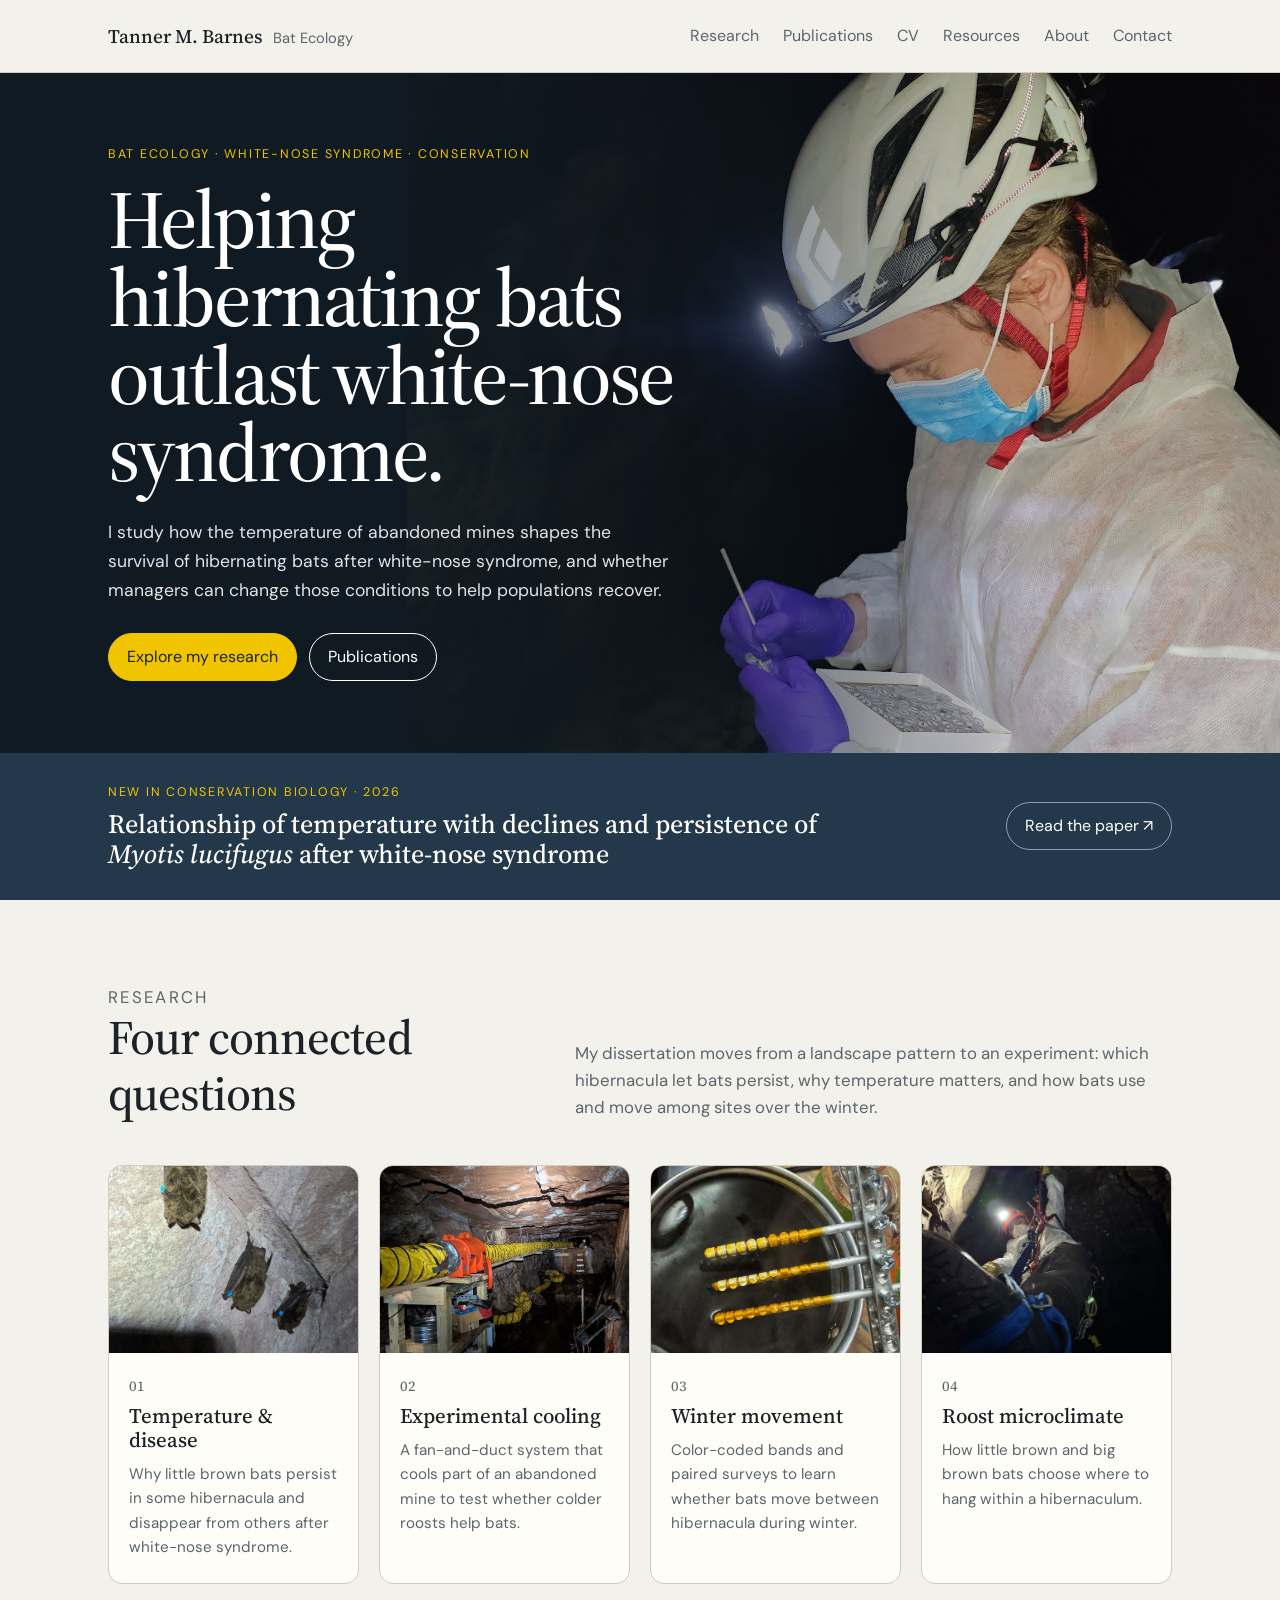
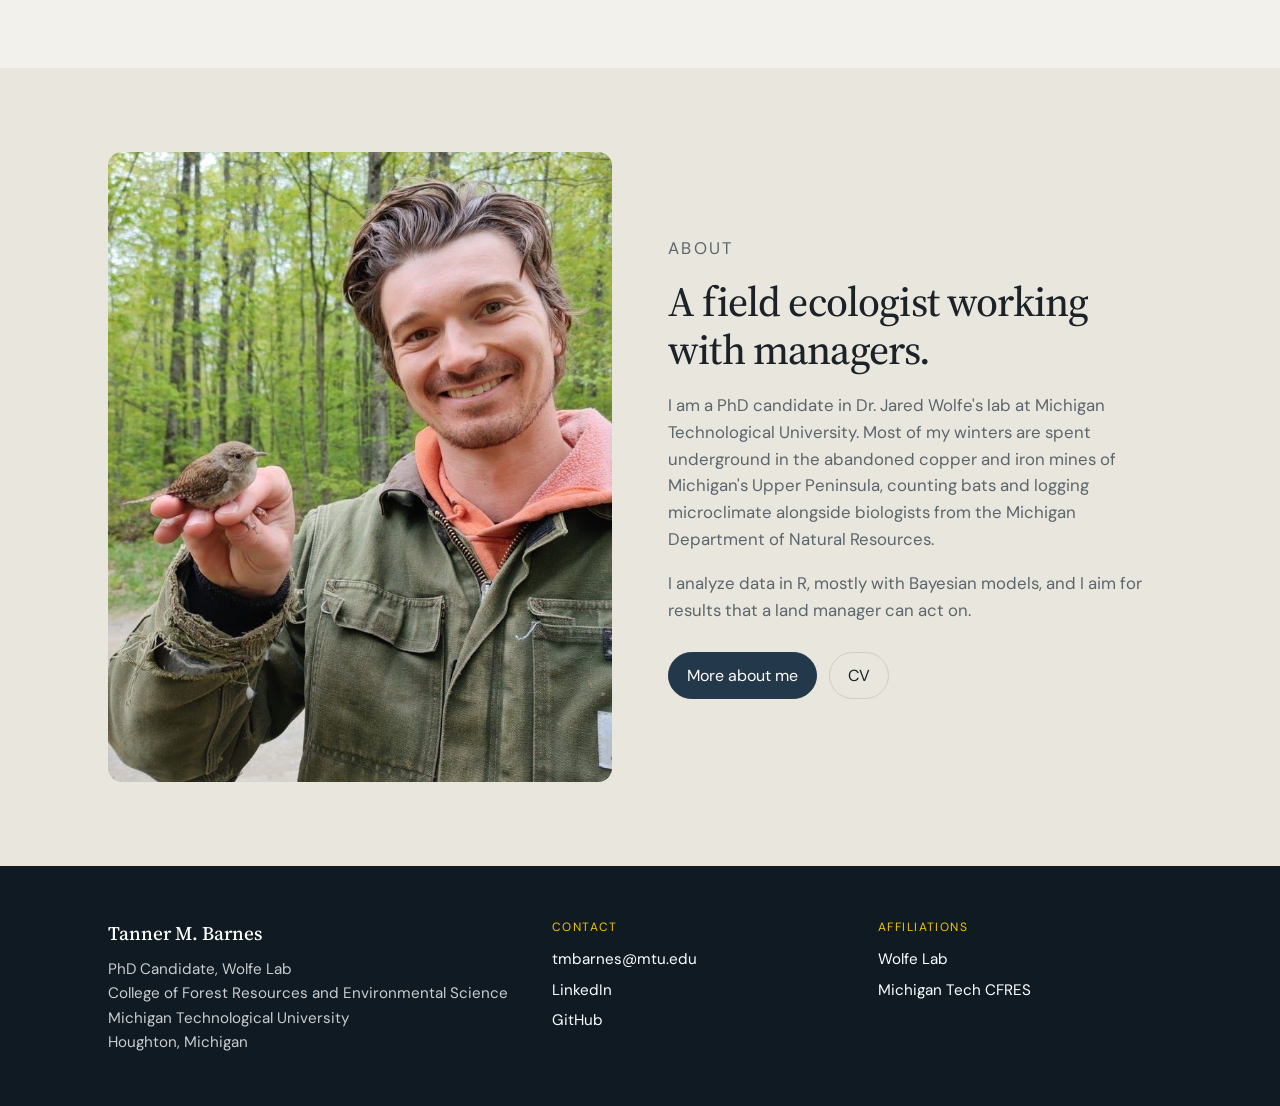
==== index.html @ 556adcd4 "Initial static site modeled on Wolfe Lab layout Co-Authored-By: Claude Opus 5.5 <noreply@anthropic.c" ====
<!doctype html>
<html lang="en">
<head>
<meta charset="utf-8">
<meta name="viewport" content="width=device-width, initial-scale=1">
<title>Tanner M. Barnes | Bat Ecology</title>
<meta name="description" content="Tanner M. Barnes is a PhD candidate at Michigan Technological University studying white-nose syndrome, hibernaculum temperature, and the winter ecology of bats.">
<meta property="og:title" content="Tanner M. Barnes | Bat Ecology">
<meta property="og:description" content="Tanner M. Barnes is a PhD candidate at Michigan Technological University studying white-nose syndrome, hibernaculum temperature, and the winter ecology of bats.">
<meta property="og:image" content="assets/images/hero-mine-swab.jpg">
<link rel="icon" href="assets/favicon.svg" type="image/svg+xml">
<link rel="stylesheet" href="assets/site.css">
<script src="assets/nav.js" defer></script>
</head>
<body>
<a class="skip" href="#main">Skip to content</a>
<header class="topbar">
  <div class="shell nav">
    <a class="brand" href="index.html"><strong>Tanner M. Barnes</strong><span>Bat Ecology</span></a>
    <button class="menu-toggle" aria-expanded="false" aria-label="Open menu">&#9776; Menu</button>
    <nav class="links" aria-label="Main">
        <a href="research.html">Research</a>
        <a href="publications.html">Publications</a>
        <a href="cv.html">CV</a>
        <a href="resources.html">Resources</a>
        <a href="about.html">About</a>
        <a href="mailto:tmbarnes@mtu.edu">Contact</a>
    </nav>
  </div>
</header>
<main id="main">
<section class="hero">
  <div class="hero-inner">
    <div class="hero-copy">
      <p class="eyebrow">Bat ecology · white-nose syndrome · conservation</p>
      <h1>Helping hibernating bats outlast white-nose syndrome.</h1>
      <p class="lede">I study how the temperature of abandoned mines shapes the survival of hibernating bats after white-nose syndrome, and whether managers can change those conditions to help populations recover.</p>
      <div class="actions">
        <a class="btn btn-accent" href="research.html">Explore my research</a>
        <a class="btn btn-ghost" href="publications.html">Publications</a>
      </div>
    </div>
  </div>
</section>

<section class="feature">
  <div class="shell">
    <div>
      <p class="eyebrow">New in Conservation Biology · 2026</p>
      <h2>Relationship of temperature with declines and persistence of <em>Myotis lucifugus</em> after white-nose syndrome</h2>
    </div>
    <a class="btn" href="https://doi.org/10.1111/cobi.70236">Read the paper &#8599;</a>
  </div>
</section>

<section class="section">
  <div class="shell">
    <div class="section-head">
      <div><p class="eyebrow">Research</p><h2>Four connected questions</h2></div>
      <p>My dissertation moves from a landscape pattern to an experiment: which hibernacula let bats persist, why temperature matters, and how bats use and move among sites over the winter.</p>
    </div>
    <div class="cards">
      <a class="card" href="research.html#temperature">
        <img src="assets/images/bats-cluster.jpg" alt="Three hibernating bats clinging to a mine wall">
        <div class="card-body"><span class="num">01</span><h3>Temperature &amp; disease</h3><p>Why little brown bats persist in some hibernacula and disappear from others after white-nose syndrome.</p></div>
      </a>
      <a class="card" href="research.html#cooling">
        <img src="assets/images/mead-duct-tunnel.jpg" alt="Yellow ventilation duct running down a mine tunnel">
        <div class="card-body"><span class="num">02</span><h3>Experimental cooling</h3><p>A fan-and-duct system that cools part of an abandoned mine to test whether colder roosts help bats.</p></div>
      </a>
      <a class="card" href="research.html#movement">
        <img src="assets/images/bands-anodized.jpg" alt="Color-anodized bat bands on a rod">
        <div class="card-body"><span class="num">03</span><h3>Winter movement</h3><p>Color-coded bands and paired surveys to learn whether bats move between hibernacula during winter.</p></div>
      </a>
      <a class="card" href="research.html#microclimate">
        <img src="assets/images/mine-survey.jpg" alt="Surveyor with a headlamp inside a mine passage">
        <div class="card-body"><span class="num">04</span><h3>Roost microclimate</h3><p>How little brown and big brown bats choose where to hang within a hibernaculum.</p></div>
      </a>
    </div>
  </div>
</section>

<section class="section alt">
  <div class="shell split">
    <img src="assets/images/portrait-field.jpg" alt="Tanner Barnes holding a small bird in a forest">
    <div>
      <p class="eyebrow">About</p>
      <h2>A field ecologist working with managers.</h2>
      <p>I am a PhD candidate in Dr. Jared Wolfe's lab at Michigan Technological University. Most of my winters are spent underground in the abandoned copper and iron mines of Michigan's Upper Peninsula, counting bats and logging microclimate alongside biologists from the Michigan Department of Natural Resources.</p>
      <p>I analyze data in R, mostly with Bayesian models, and I aim for results that a land manager can act on.</p>
      <div class="actions">
        <a class="btn btn-primary" href="about.html">More about me</a>
        <a class="btn" href="cv.html">CV</a>
      </div>
    </div>
  </div>
</section>
</main>
<footer>
  <div class="shell">
    <div>
      <strong>Tanner M. Barnes</strong>
      PhD Candidate, Wolfe Lab<br>
      College of Forest Resources and Environmental Science<br>
      Michigan Technological University<br>
      Houghton, Michigan
    </div>
    <div>
      <div class="h">Contact</div>
      <ul>
        <li><a href="mailto:tmbarnes@mtu.edu">tmbarnes@mtu.edu</a></li>
        <li><a href="https://www.linkedin.com/in/tanner-barnes-a58628162/">LinkedIn</a></li>
        <li><a href="https://github.com/tannermbarnes">GitHub</a></li>
      </ul>
    </div>
    <div>
      <div class="h">Affiliations</div>
      <ul>
        <li><a href="https://wolfelab.science/">Wolfe Lab</a></li>
        <li><a href="https://www.mtu.edu/forest/">Michigan Tech CFRES</a></li>
      </ul>
    </div>
  </div>
</footer>
</body>
</html>
---- assets/site.css ----
@import url('https://fonts.googleapis.com/css2?family=DM+Sans:opsz,wght@9..40,400;9..40,500;9..40,600&family=Source+Serif+4:opsz,wght@8..60,400;8..60,500;8..60,600&display=swap');

:root {
  --background: #f3f1ec;
  --foreground: #1b2228;
  --card: #fffdf8;
  --primary: #23384a;        /* deep slate: mine rock at night */
  --primary-foreground: #fffdf8;
  --secondary: #dde3e6;
  --muted: #e9e6de;
  --muted-foreground: #5b656c;
  --accent: #f1c400;          /* Michigan Tech gold */
  --accent-foreground: #1b2228;
  --border: #cfccc2;
  --hero-ink: #0f1a22;
  --shell: 1120px;
}

* { box-sizing: border-box; }
html { scroll-behavior: smooth; }
body {
  margin: 0;
  background: var(--background);
  color: var(--foreground);
  font-family: "DM Sans", system-ui, sans-serif;
  font-size: 16px;
  line-height: 1.6;
}
img { max-width: 100%; display: block; }
a { color: inherit; }
h1, h2, h3 { font-family: "Source Serif 4", Georgia, serif; font-weight: 500; margin: 0; line-height: 1.15; }
p { margin: 0 0 1em; }

.shell { width: min(100%, var(--shell)); margin: 0 auto; padding-inline: 28px; }
.skip { position: absolute; left: -999px; }
.skip:focus { left: 12px; top: 12px; background: var(--card); padding: 8px 12px; z-index: 10; }

/* ---------- header / nav ---------- */
.topbar { border-bottom: 1px solid var(--border); background: var(--background); position: sticky; top: 0; z-index: 5; }
.nav { min-height: 72px; display: flex; align-items: center; justify-content: space-between; gap: 20px; }
.brand { display: flex; align-items: baseline; gap: 10px; text-decoration: none; }
.brand strong { font-family: "Source Serif 4", serif; font-weight: 500; font-size: 1.2rem; }
.brand span { color: var(--muted-foreground); font-size: .92rem; }
.links { display: flex; align-items: center; gap: 24px; color: var(--muted-foreground); }
.links a { text-decoration: none; }
.links a:hover, .links a[aria-current="page"] { color: var(--foreground); }
.links a[aria-current="page"] { box-shadow: inset 0 -2px 0 var(--accent); }
.menu-toggle { display: none; background: none; border: 1px solid var(--border); border-radius: 999px; padding: 6px 14px; font: inherit; color: var(--foreground); cursor: pointer; }

@media (max-width: 820px) {
  .menu-toggle { display: inline-flex; }
  .links { display: none; position: absolute; left: 0; right: 0; top: 72px; flex-direction: column; align-items: flex-start; gap: 0; background: var(--background); border-bottom: 1px solid var(--border); padding: 8px 28px 16px; }
  .links a { padding: 10px 0; width: 100%; }
  .topbar.open .links { display: flex; }
}

/* ---------- buttons ---------- */
.btn { display: inline-flex; align-items: center; justify-content: center; gap: 6px; padding: 10px 18px; border: 1px solid var(--border); border-radius: 999px; font: inherit; text-decoration: none; }
.btn-primary { background: var(--primary); color: var(--primary-foreground); border-color: var(--primary); }
.btn-accent { background: var(--accent); color: var(--accent-foreground); border-color: var(--accent); }
.btn-ghost { color: inherit; border-color: currentColor; }
.btn:hover { filter: brightness(1.08); }

/* ---------- hero ---------- */
.hero {
  min-height: 640px; display: flex; align-items: center; color: #fff;
  background-color: var(--hero-ink);
  background-image:
    linear-gradient(90deg, rgba(15,26,34,.97) 0%, rgba(15,26,34,.82) 42%, rgba(15,26,34,.1) 80%),
    url('images/hero-mine-swab.jpg');
  background-repeat: no-repeat;
  background-size: 100% 100%, auto 115%;
  background-position: center, right 30%;
}
.hero-inner { width: min(100%, var(--shell)); margin: 0 auto; padding: 72px 28px; }
.hero-copy { max-width: 600px; }
.eyebrow { color: var(--muted-foreground); letter-spacing: .14em; text-transform: uppercase; font-size: .78rem; margin-bottom: 16px; }
.hero .eyebrow { color: var(--accent); }
.hero h1 { font-size: clamp(2.8rem, 6.4vw, 5.4rem); line-height: .95; letter-spacing: -.035em; }
.lede { max-width: 560px; margin-top: 26px; font-size: 1.1rem; line-height: 1.65; }
.hero .lede { color: rgba(255,255,255,.88); }
.actions { display: flex; flex-wrap: wrap; gap: 12px; margin-top: 28px; }
.credit { margin-top: 42px; font-size: .78rem; color: rgba(255,255,255,.55); }

@media (max-width: 760px) {
  .hero { min-height: 560px; background-image: linear-gradient(180deg, rgba(15,26,34,.55) 0%, rgba(15,26,34,.95) 70%), url('images/hero-mine-swab.jpg'); background-size: 100% 100%, cover; background-position: center, 70% center; }
}

/* ---------- featured banner ---------- */
.feature { background: var(--primary); color: var(--primary-foreground); }
.feature .shell { display: flex; align-items: center; justify-content: space-between; gap: 24px; padding-block: 30px; flex-wrap: wrap; }
.feature .eyebrow { color: var(--accent); margin-bottom: 6px; }
.feature h2 { font-size: clamp(1.25rem, 2.4vw, 1.65rem); max-width: 720px; }
.feature .btn { color: var(--primary-foreground); border-color: rgba(255,255,255,.5); }

/* ---------- sections ---------- */
.section { padding-block: 84px; }
.section.alt { background: var(--muted); }
.section-head { display: grid; grid-template-columns: 1fr 1.4fr; gap: 40px; align-items: end; margin-bottom: 44px; }
.section-head h2 { font-size: clamp(2rem, 4vw, 3rem); letter-spacing: -.02em; }
.section-head p { color: var(--muted-foreground); margin: 0; font-size: 1.05rem; }
@media (max-width: 760px) { .section-head { grid-template-columns: 1fr; gap: 14px; } .section { padding-block: 60px; } }

/* page header for subpages */
.page-head { padding-block: 72px 40px; border-bottom: 1px solid var(--border); }
.page-head h1 { font-size: clamp(2.4rem, 5vw, 3.8rem); letter-spacing: -.03em; }
.page-head .lede { color: var(--muted-foreground); }

/* ---------- theme cards ---------- */
.cards { display: grid; grid-template-columns: repeat(4, 1fr); gap: 20px; }
.card { background: var(--card); border: 1px solid var(--border); border-radius: 14px; overflow: hidden; display: flex; flex-direction: column; text-decoration: none; transition: transform .15s ease; }
a.card:hover { transform: translateY(-3px); }
.card img { aspect-ratio: 4 / 3; object-fit: cover; width: 100%; }
.card-body { padding: 20px 20px 24px; }
.card .num { font-family: "Source Serif 4", serif; color: var(--muted-foreground); font-size: .9rem; }
.card h3 { font-size: 1.3rem; margin: 6px 0 10px; }
.card p { color: var(--muted-foreground); font-size: .95rem; margin: 0; }
@media (max-width: 980px) { .cards { grid-template-columns: repeat(2, 1fr); } }
@media (max-width: 560px) { .cards { grid-template-columns: 1fr; } }

/* ---------- split (image + text) ---------- */
.split { display: grid; grid-template-columns: 1fr 1fr; gap: 56px; align-items: center; }
.split.flip > :first-child { order: 2; }
.split img { border-radius: 14px; width: 100%; aspect-ratio: 4 / 5; object-fit: cover; }
.split h2 { font-size: clamp(1.9rem, 3.4vw, 2.6rem); margin-bottom: 18px; letter-spacing: -.02em; }
.split p { color: var(--muted-foreground); font-size: 1.05rem; }
@media (max-width: 820px) { .split { grid-template-columns: 1fr; gap: 28px; } .split.flip > :first-child { order: 0; } .split img { aspect-ratio: 4 / 3; } }

/* ---------- research detail ---------- */
.project { padding-block: 64px; border-bottom: 1px solid var(--border); }
.project:last-of-type { border-bottom: 0; }
.project .split img { aspect-ratio: 1 / 1; }
.project .num { font-family: "Source Serif 4", serif; color: var(--muted-foreground); }
.project h2 { margin-top: 4px; }
.meta { font-size: .9rem; color: var(--muted-foreground); border-left: 3px solid var(--accent); padding-left: 12px; margin-top: 18px; }
.meta p { margin: 0 0 4px; color: inherit; font-size: inherit; }
.gallery { display: grid; grid-template-columns: repeat(4, 1fr); gap: 12px; margin-top: 32px; }
.gallery img { aspect-ratio: 3 / 4; object-fit: cover; border-radius: 10px; width: 100%; }
@media (max-width: 760px) { .gallery { grid-template-columns: repeat(2, 1fr); } }
figure { margin: 0; }
figcaption { font-size: .82rem; color: var(--muted-foreground); margin-top: 6px; }

/* ---------- publications ---------- */
.pubs { list-style: none; padding: 0; margin: 0; }
.pubs li { padding: 22px 0; border-bottom: 1px solid var(--border); display: grid; grid-template-columns: 80px 1fr; gap: 20px; }
.pubs .year { font-family: "Source Serif 4", serif; font-size: 1.3rem; color: var(--muted-foreground); }
.pubs .title { font-family: "Source Serif 4", serif; font-size: 1.2rem; display: block; margin: 2px 0 4px; }
.pubs .journal { font-style: italic; }
.pubs a { color: var(--primary); }
.tag { display: inline-block; font-size: .72rem; letter-spacing: .08em; text-transform: uppercase; background: var(--secondary); border-radius: 999px; padding: 2px 10px; margin-top: 8px; }
.pub-group { margin-top: 56px; }
.pub-group:first-child { margin-top: 0; }
.pub-group h2 { font-size: 1.6rem; margin-bottom: 6px; }
@media (max-width: 560px) { .pubs li { grid-template-columns: 1fr; gap: 4px; } }

/* ---------- CV ---------- */
.cv-grid { display: grid; grid-template-columns: 220px 1fr; gap: 28px 48px; }
.cv-grid h2 { font-size: 1.4rem; padding-top: 2px; }
.cv-grid ul { list-style: none; padding: 0; margin: 0; }
.cv-grid li { padding-bottom: 14px; }
.cv-grid .when { color: var(--muted-foreground); font-size: .9rem; display: block; }
.cv-grid hr { grid-column: 1 / -1; border: 0; border-top: 1px solid var(--border); margin: 8px 0; }
@media (max-width: 760px) { .cv-grid { grid-template-columns: 1fr; gap: 10px; } }

/* ---------- hobbies ---------- */
.hobbies { display: grid; grid-template-columns: repeat(3, 1fr); gap: 16px; }
.hobbies img { aspect-ratio: 3 / 2; object-fit: cover; border-radius: 10px; width: 100%; }
@media (max-width: 760px) { .hobbies { grid-template-columns: repeat(2, 1fr); } }

/* ---------- resource list ---------- */
.res { display: grid; grid-template-columns: repeat(2, 1fr); gap: 20px; }
.res .card { padding: 26px; }
.res .card h3 { margin-top: 0; }
.res .card .btn { margin-top: 18px; align-self: flex-start; }
@media (max-width: 760px) { .res { grid-template-columns: 1fr; } }

/* ---------- footer ---------- */
footer { background: var(--hero-ink); color: rgba(255,255,255,.78); padding-block: 52px; font-size: .95rem; }
footer .shell { display: grid; grid-template-columns: 1.4fr 1fr 1fr; gap: 32px; }
footer strong { font-family: "Source Serif 4", serif; font-weight: 500; font-size: 1.2rem; color: #fff; display: block; margin-bottom: 8px; }
footer a { color: #fff; text-decoration: none; }
footer a:hover { color: var(--accent); }
footer ul { list-style: none; padding: 0; margin: 0; }
footer li { margin-bottom: 6px; }
footer .h { text-transform: uppercase; letter-spacing: .12em; font-size: .75rem; color: var(--accent); margin-bottom: 10px; }
@media (max-width: 760px) { footer .shell { grid-template-columns: 1fr; } }

/* small screens: compact header, 16px gutter */
.brand strong, .menu-toggle { white-space: nowrap; }
@media (max-width: 560px) {
  .shell, .hero-inner { padding-inline: 16px; }
  .brand span { display: none; }
  .links { padding-inline: 16px; }
}
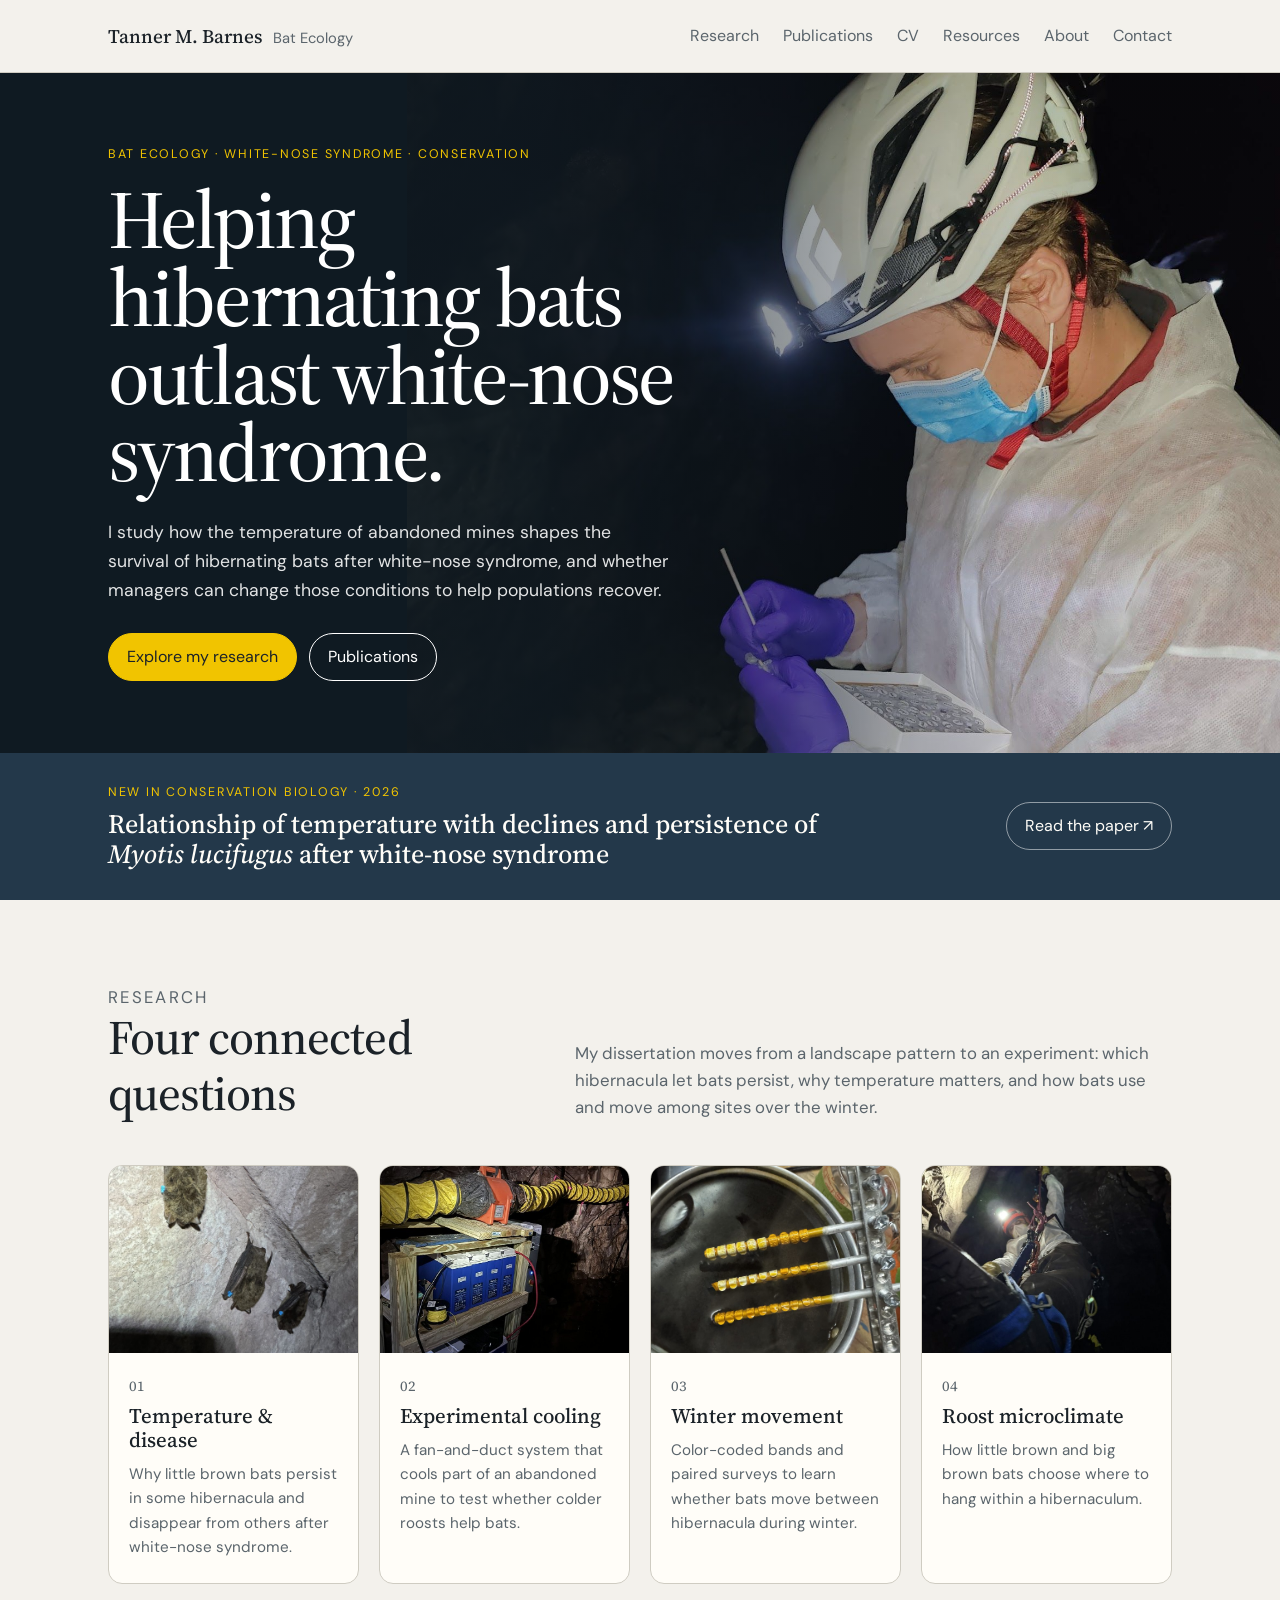
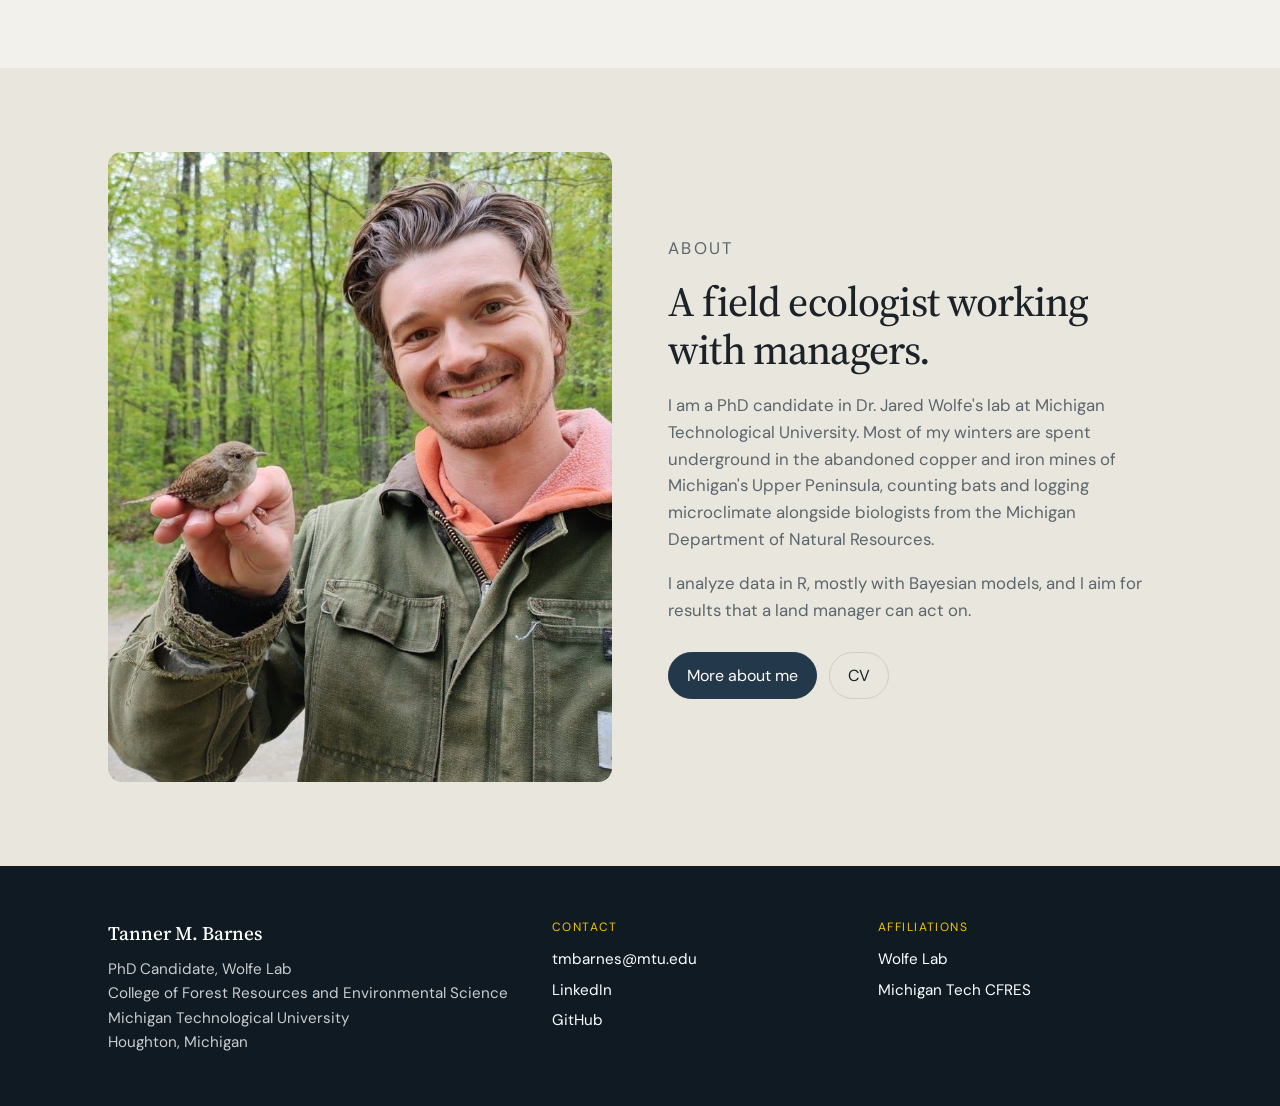
==== commit fde05692: "Use originals from Drive website photo set; refresh research galleries Co-Authored-By: Claude Opus 5" ====
--- a/index.html
+++ b/index.html
@@ -65,7 +65,7 @@
         <div class="card-body"><span class="num">01</span><h3>Temperature &amp; disease</h3><p>Why little brown bats persist in some hibernacula and disappear from others after white-nose syndrome.</p></div>
       </a>
       <a class="card" href="research.html#cooling">
-        <img src="assets/images/mead-duct-tunnel.jpg" alt="Yellow ventilation duct running down a mine tunnel">
+        <img src="assets/images/mead-duct-tunnel.jpg" alt="Fan and yellow duct above a battery rack in a mine tunnel">
         <div class="card-body"><span class="num">02</span><h3>Experimental cooling</h3><p>A fan-and-duct system that cools part of an abandoned mine to test whether colder roosts help bats.</p></div>
       </a>
       <a class="card" href="research.html#movement">
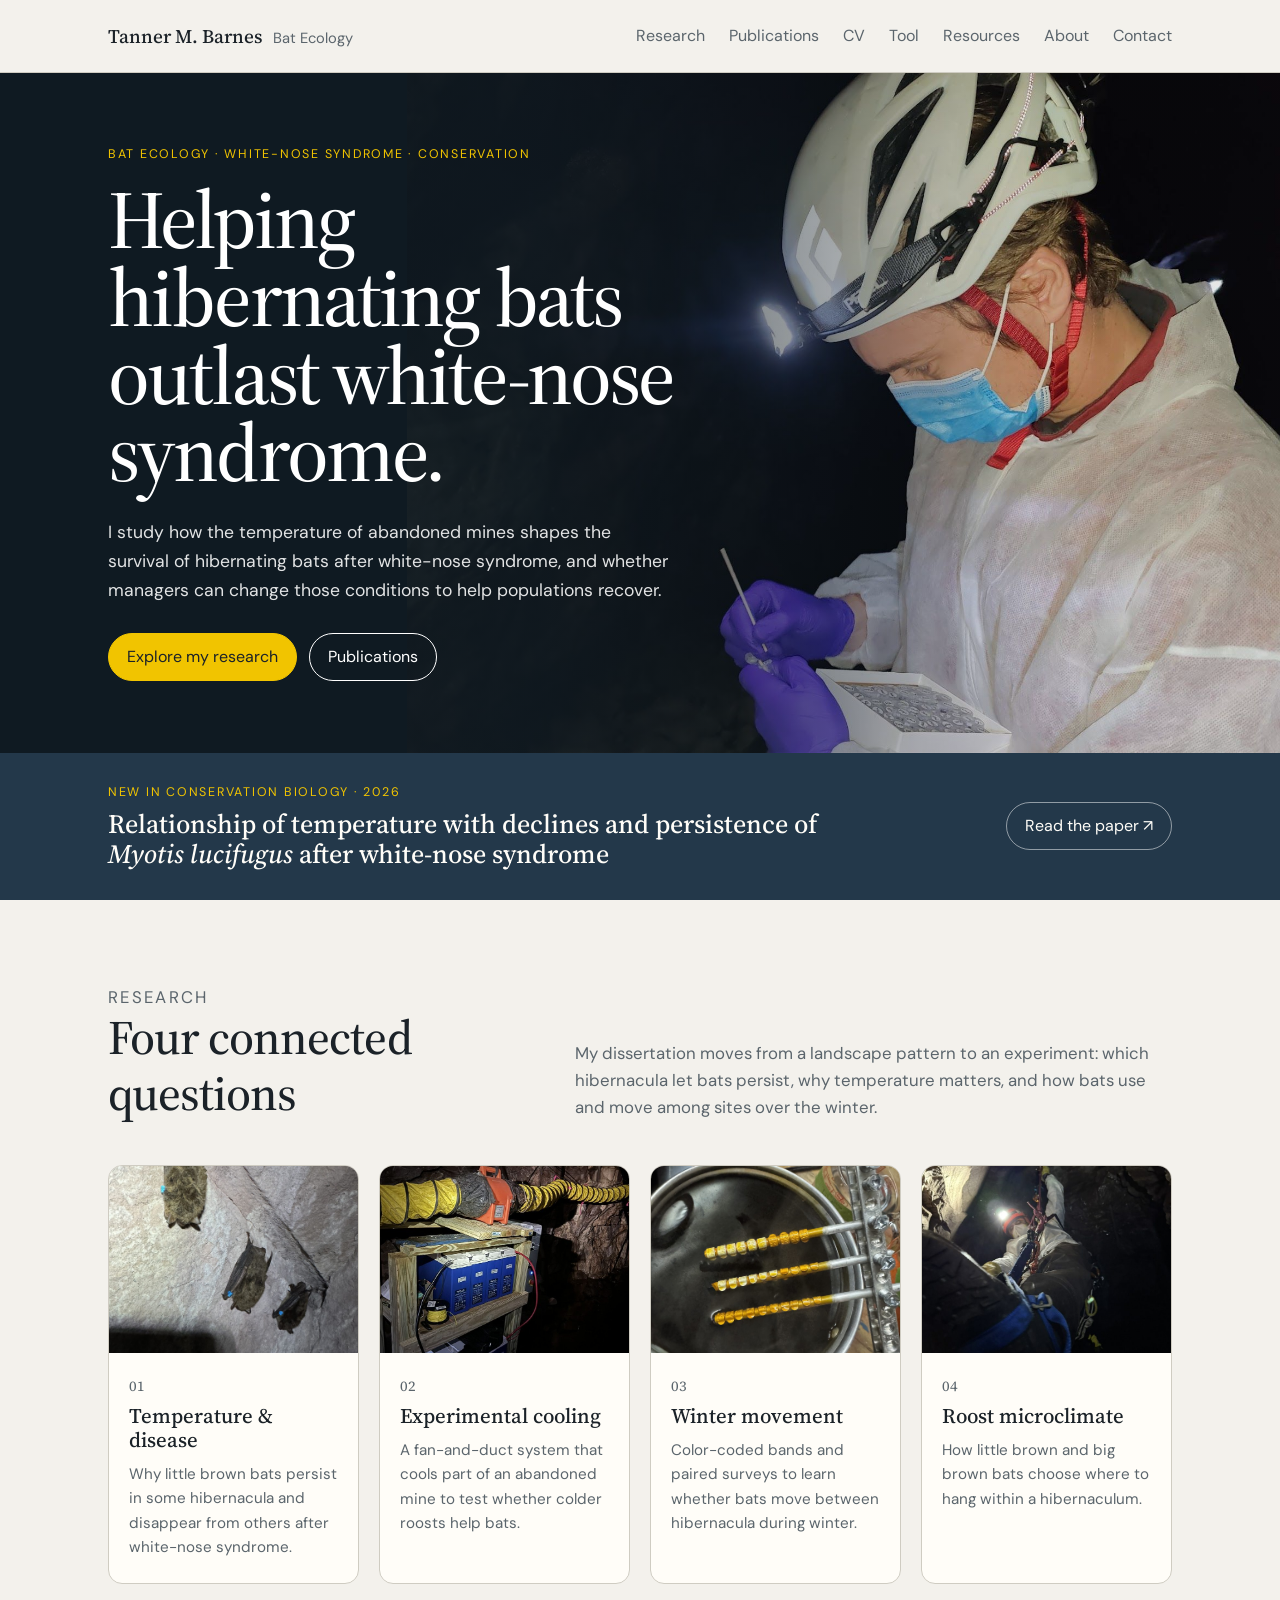
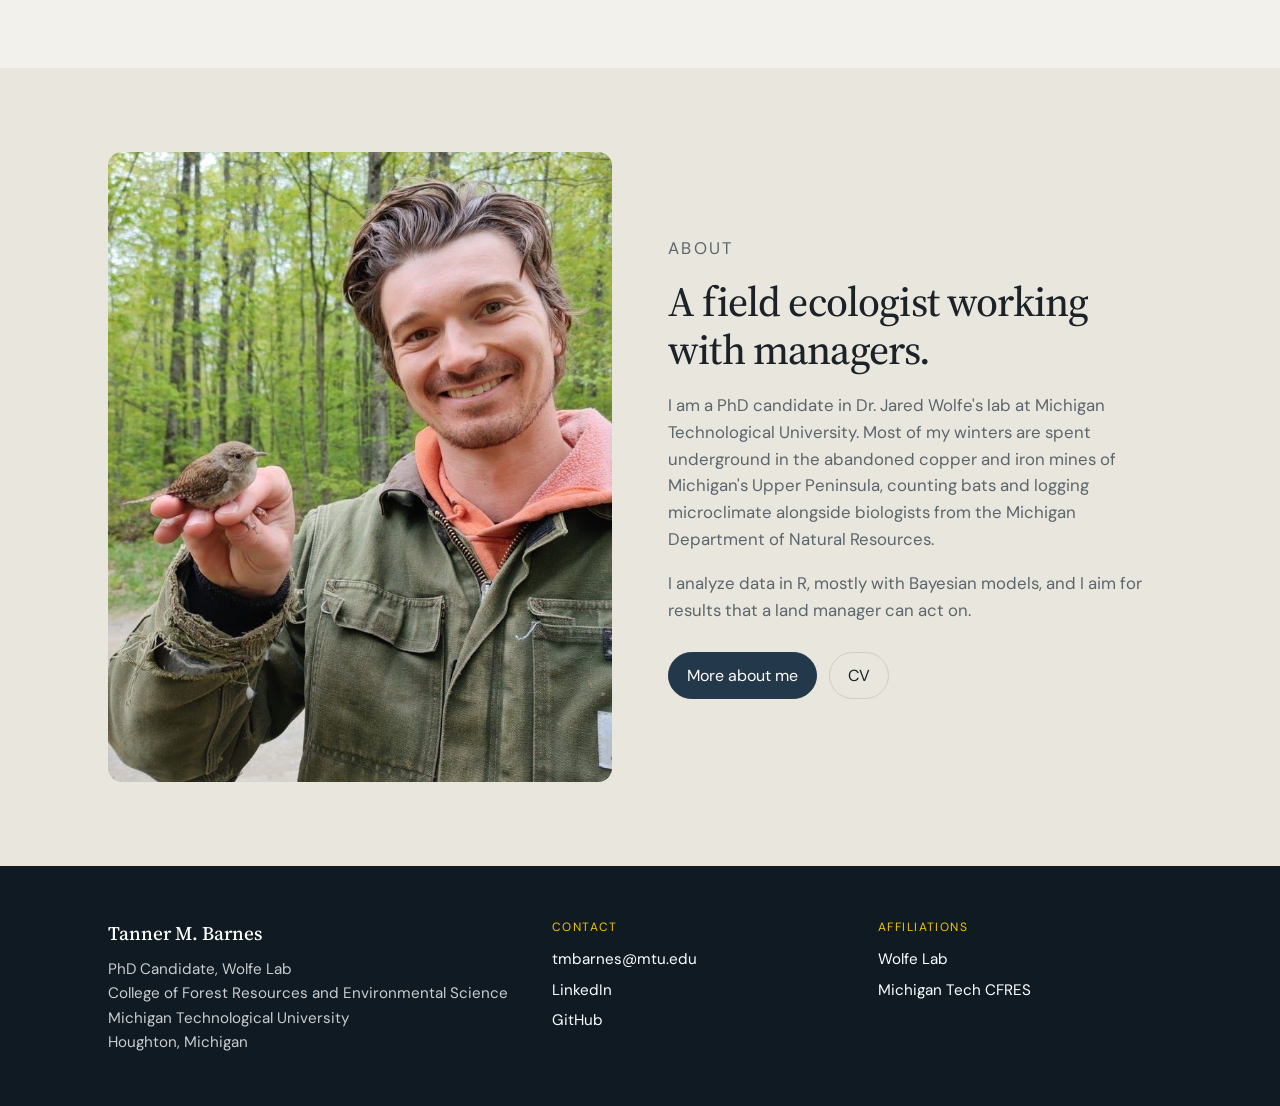
==== commit 9cda308c: "Add Tool link to nav and climate-tool card on research page Co-Authored-By: Claude Opus 5.5 <noreply" ====
--- a/index.html
+++ b/index.html
@@ -22,6 +22,7 @@
         <a href="research.html">Research</a>
         <a href="publications.html">Publications</a>
         <a href="cv.html">CV</a>
+        <a href="/climate-tool/">Tool</a>
         <a href="resources.html">Resources</a>
         <a href="about.html">About</a>
         <a href="mailto:tmbarnes@mtu.edu">Contact</a>
--- a/assets/site.css
+++ b/assets/site.css
@@ -192,3 +192,14 @@
   .brand span { display: none; }
   .links { padding-inline: 16px; }
 }
+
+/* tool card (dark, echoes the climate tool's console look) */
+.toolcard { margin-top: 32px; display: flex; align-items: center; justify-content: space-between; gap: 28px; flex-wrap: wrap; padding: 28px 30px; border-radius: 14px; background: #0b0d10; border: 1px solid #1b2027; color: #eef1f4; text-decoration: none; transition: border-color .15s ease; }
+.toolcard:hover { border-color: #9fd8ff; }
+.toolcard > div { flex: 1 1 420px; }
+.toolcard-eyebrow { display: block; font-size: .72rem; letter-spacing: .16em; text-transform: uppercase; color: #9fd8ff; margin-bottom: 8px; }
+.toolcard h3 { font-size: 1.5rem; margin-bottom: 8px; color: #fff; }
+.toolcard p { color: #a3acb6; margin: 0; max-width: 640px; }
+.toolcard-btn { flex: none; padding: 10px 18px; border: 1px solid #eef1f4; border-radius: 999px; font-weight: 500; }
+.toolcard:hover .toolcard-btn { background: #eef1f4; color: #0b0d10; }
+@media (max-width: 560px) { .toolcard { padding: 22px 18px; } }
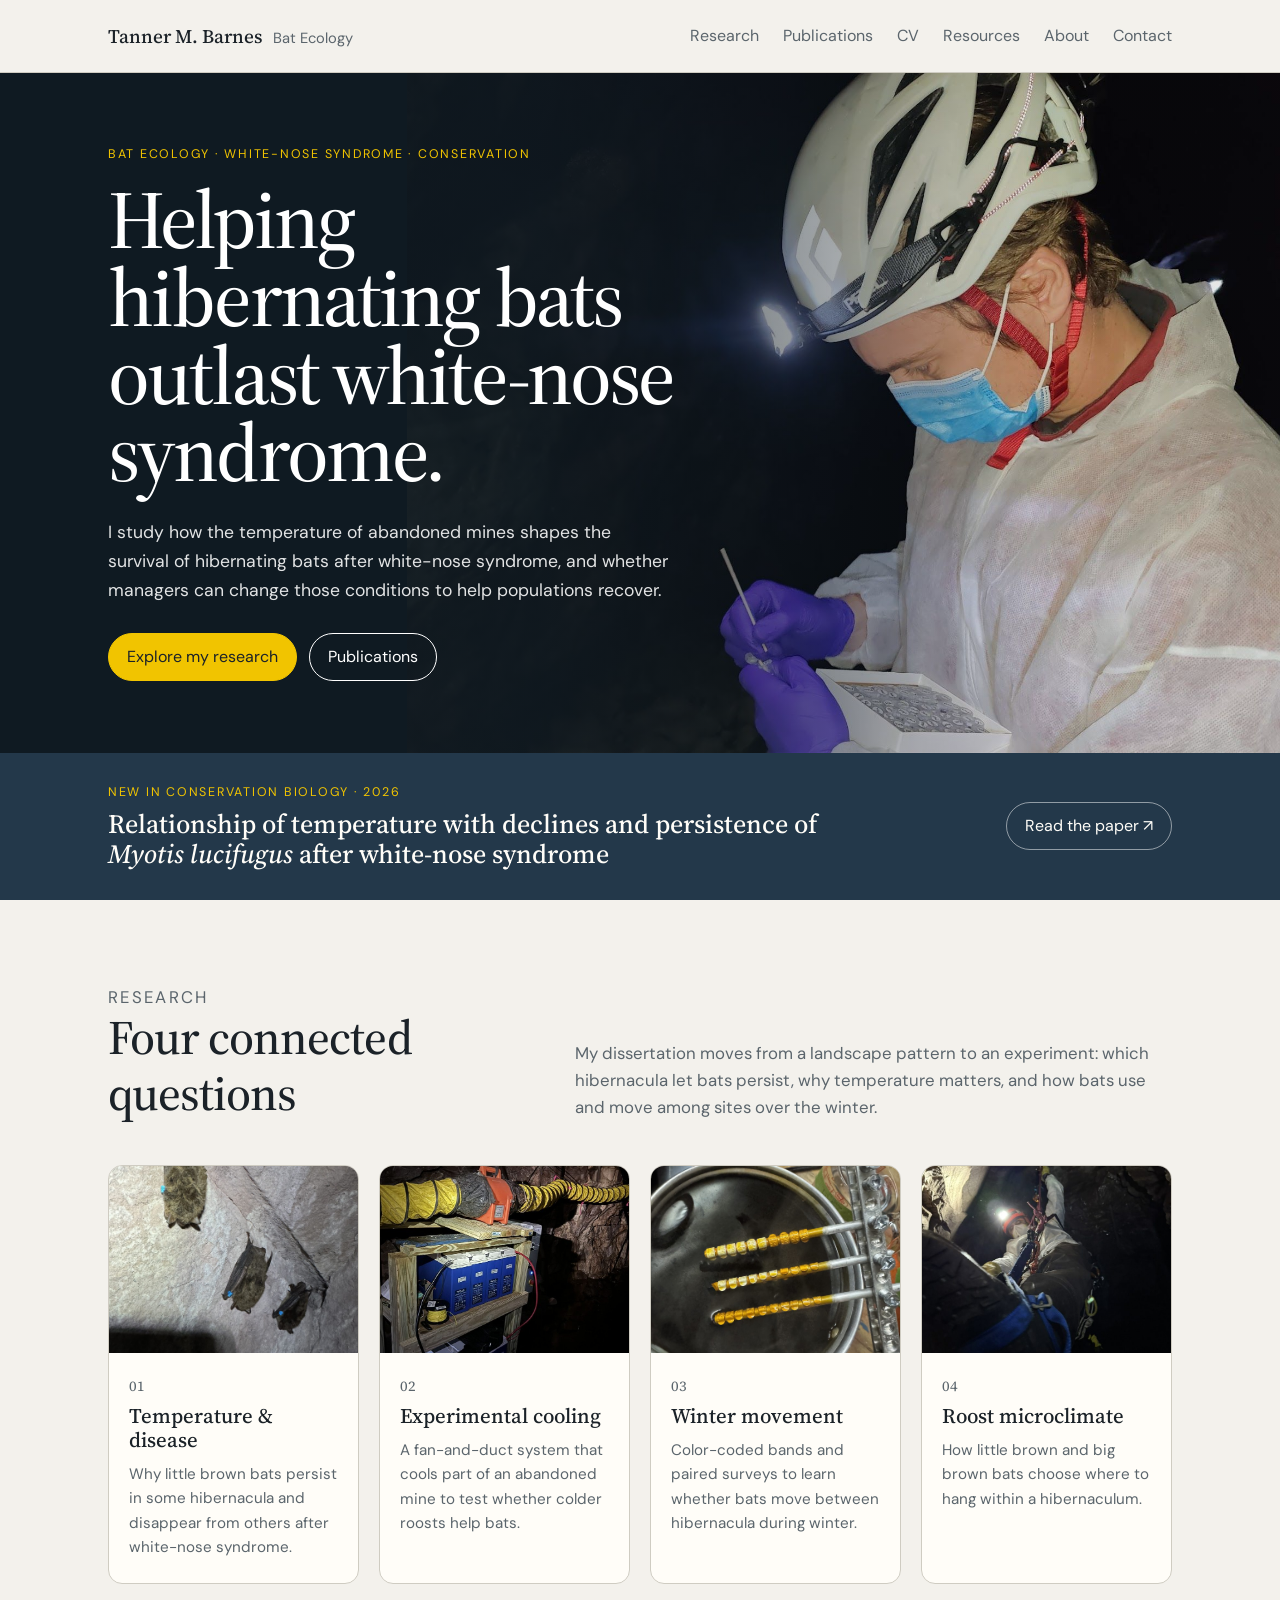
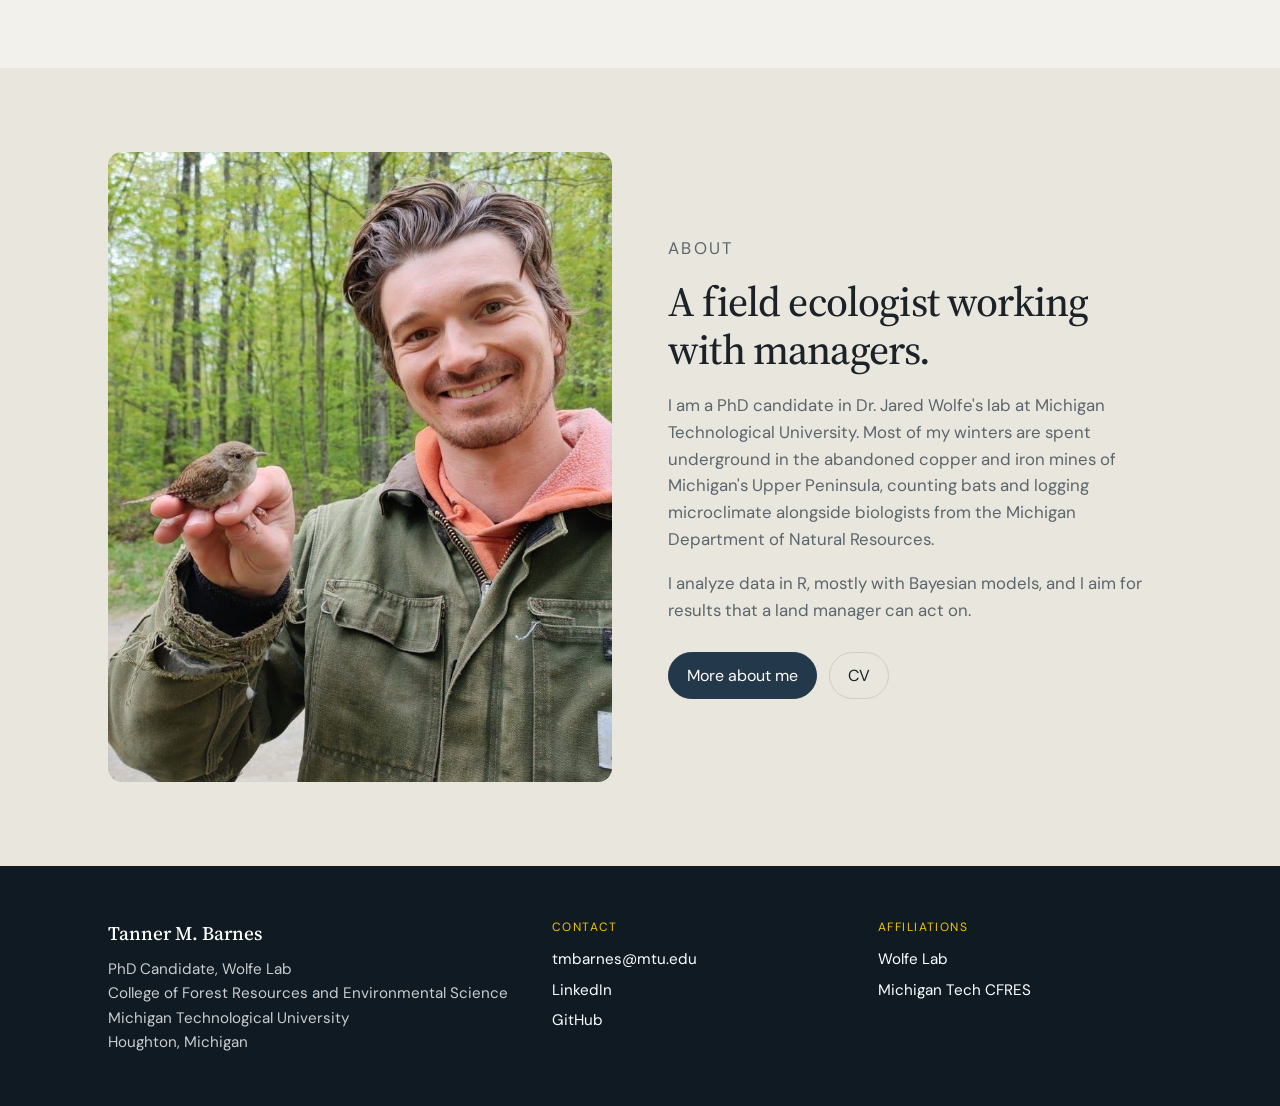
==== commit 5fff75df: "Remove Tool from top menu; climate tool stays on Resources and Research Co-Authored-By: Claude Opus " ====
--- a/index.html
+++ b/index.html
@@ -22,7 +22,6 @@
         <a href="research.html">Research</a>
         <a href="publications.html">Publications</a>
         <a href="cv.html">CV</a>
-        <a href="/climate-tool/">Tool</a>
         <a href="resources.html">Resources</a>
         <a href="about.html">About</a>
         <a href="mailto:tmbarnes@mtu.edu">Contact</a>
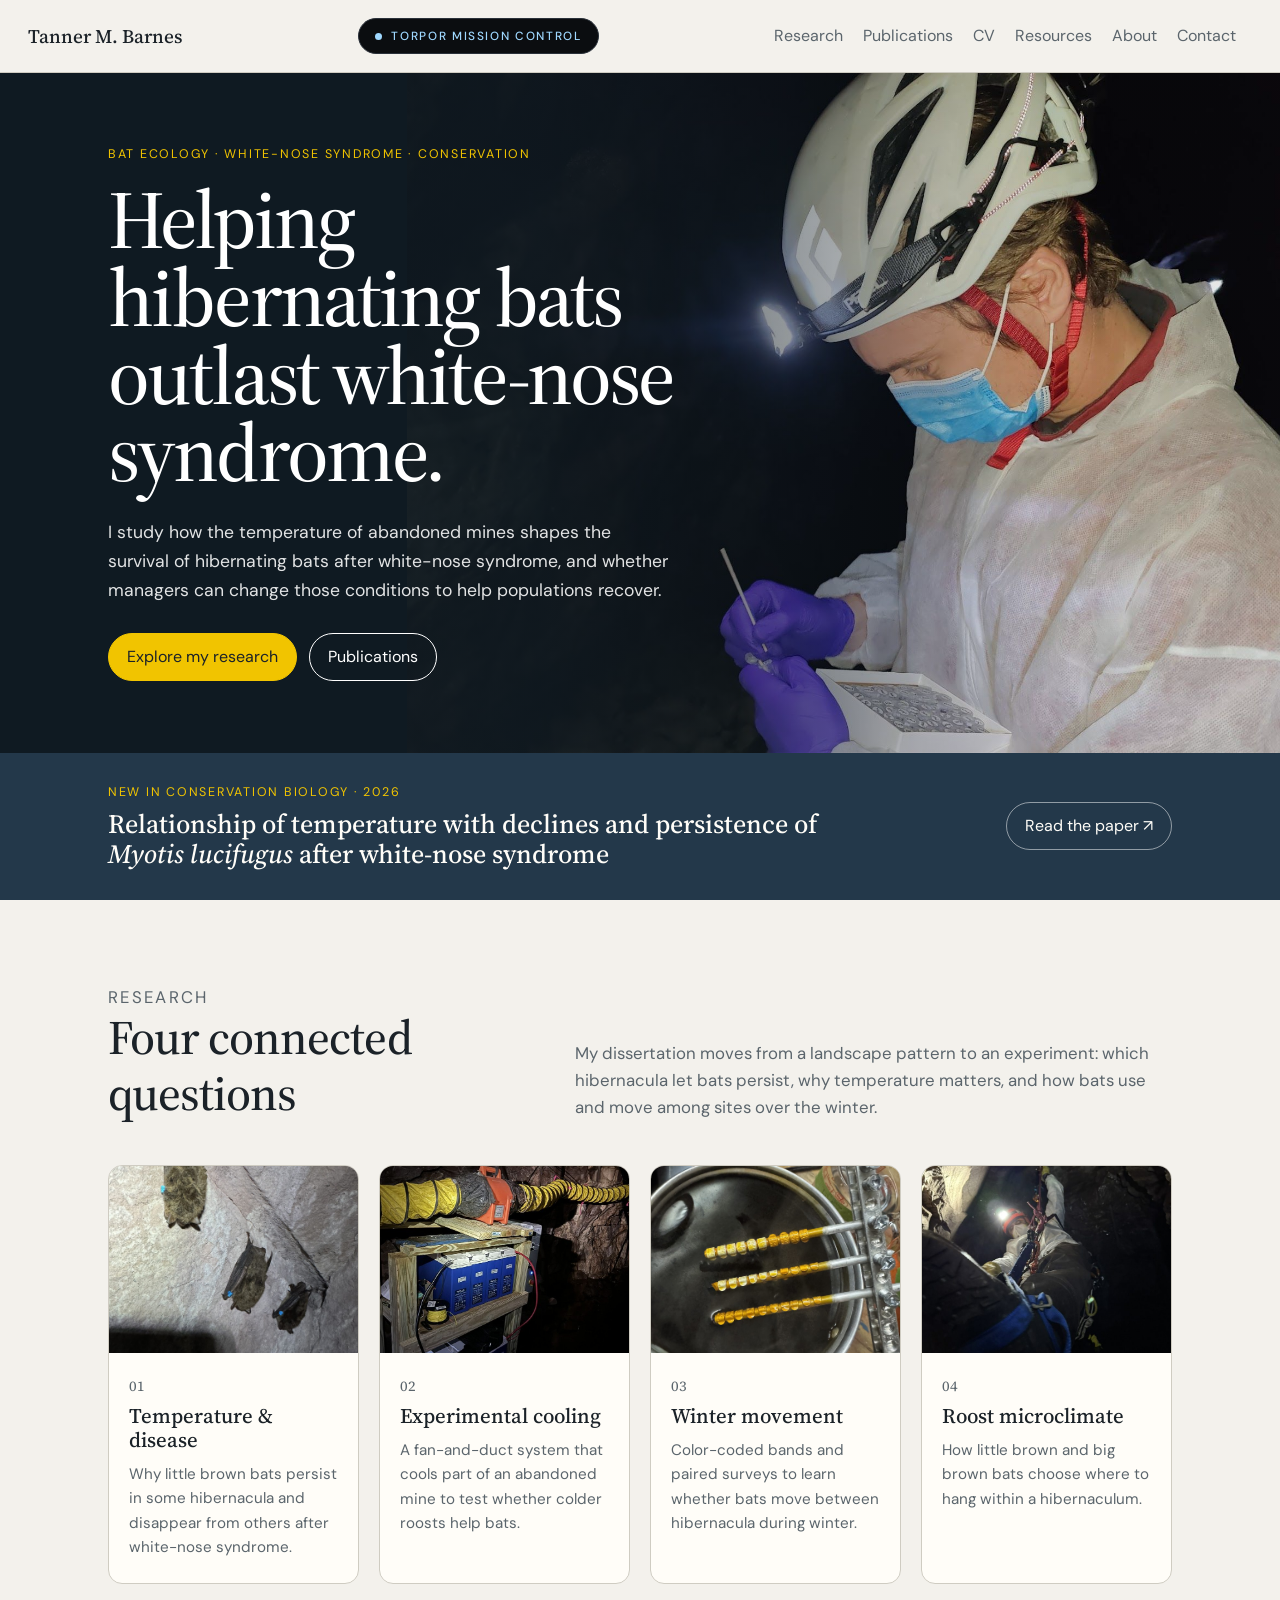
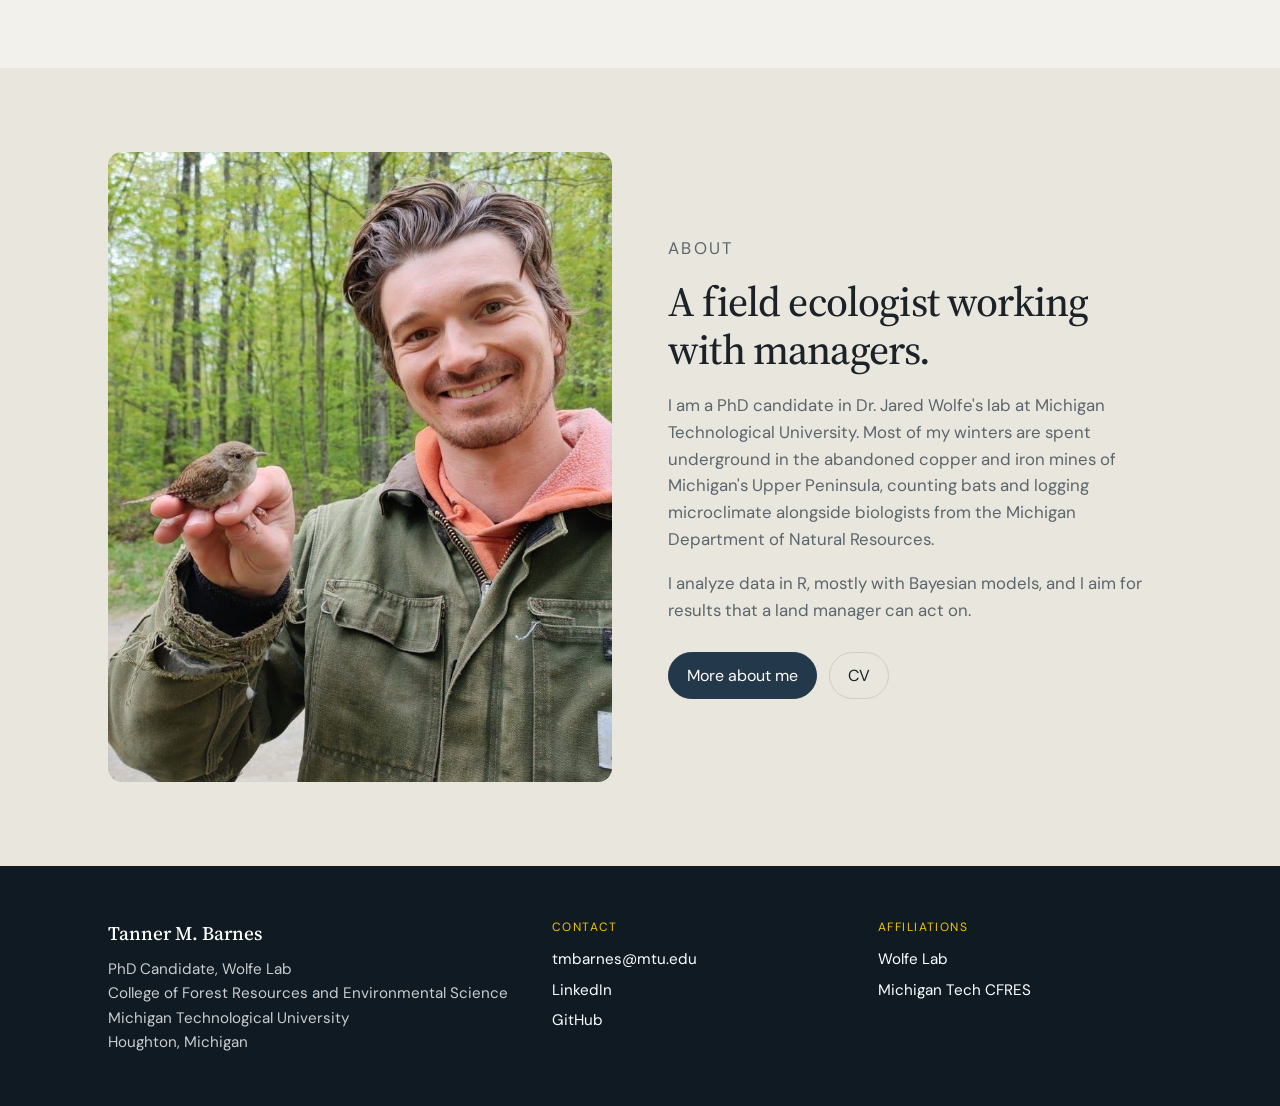
==== commit 77f8ddb0: "Header: centered TORPOR Mission Control button, drop 'Bat Ecology' tag, links nudged in Co-Authored-" ====
--- a/index.html
+++ b/index.html
@@ -16,7 +16,8 @@
 <a class="skip" href="#main">Skip to content</a>
 <header class="topbar">
   <div class="shell nav">
-    <a class="brand" href="index.html"><strong>Tanner M. Barnes</strong><span>Bat Ecology</span></a>
+    <a class="brand" href="index.html"><strong>Tanner M. Barnes</strong></a>
+    <a class="torpor-btn" href="https://torpor-mission-control.pages.dev/" target="_blank" rel="noopener"><span class="torpor-dot" aria-hidden="true"></span>TORPOR Mission Control</a>
     <button class="menu-toggle" aria-expanded="false" aria-label="Open menu">&#9776; Menu</button>
     <nav class="links" aria-label="Main">
         <a href="research.html">Research</a>
@@ -25,6 +26,7 @@
         <a href="resources.html">Resources</a>
         <a href="about.html">About</a>
         <a href="mailto:tmbarnes@mtu.edu">Contact</a>
+        <a class="torpor-menu" href="https://torpor-mission-control.pages.dev/" target="_blank" rel="noopener">TORPOR Mission Control</a>
     </nav>
   </div>
 </header>
--- a/assets/site.css
+++ b/assets/site.css
@@ -203,3 +203,23 @@
 .toolcard-btn { flex: none; padding: 10px 18px; border: 1px solid #eef1f4; border-radius: 999px; font-weight: 500; }
 .toolcard:hover .toolcard-btn { background: #eef1f4; color: #0b0d10; }
 @media (max-width: 560px) { .toolcard { padding: 22px 18px; } }
+
+/* header: name left, TORPOR button centered, menu right (Nov 16) */
+.topbar .shell { --shell: 1400px; }
+@media (min-width: 821px) {
+  .nav { display: grid; grid-template-columns: 1fr auto 1fr; }
+  .nav .brand { justify-self: start; }
+  .nav .links { justify-self: end; gap: 20px; margin-right: 16px; }
+}
+@media (min-width: 821px) and (max-width: 1340px) {
+  .nav { grid-template-columns: auto 1fr auto; }
+  .nav .torpor-btn { justify-self: center; }
+}
+.torpor-btn { display: inline-flex; align-items: center; gap: 9px; padding: 8px 16px; border-radius: 999px; background: #0b0d10; border: 1px solid #2a313a; color: #9fd8ff; text-decoration: none; font-size: .74rem; font-weight: 500; letter-spacing: .14em; text-transform: uppercase; white-space: nowrap; transition: border-color .15s ease; }
+.torpor-btn:hover { border-color: #9fd8ff; }
+.torpor-dot { width: 7px; height: 7px; border-radius: 50%; background: #9fd8ff; flex: none; }
+.torpor-menu { display: none; }
+@media (max-width: 820px) {
+  .torpor-btn { display: none; }
+  .links .torpor-menu { display: block; }
+}
